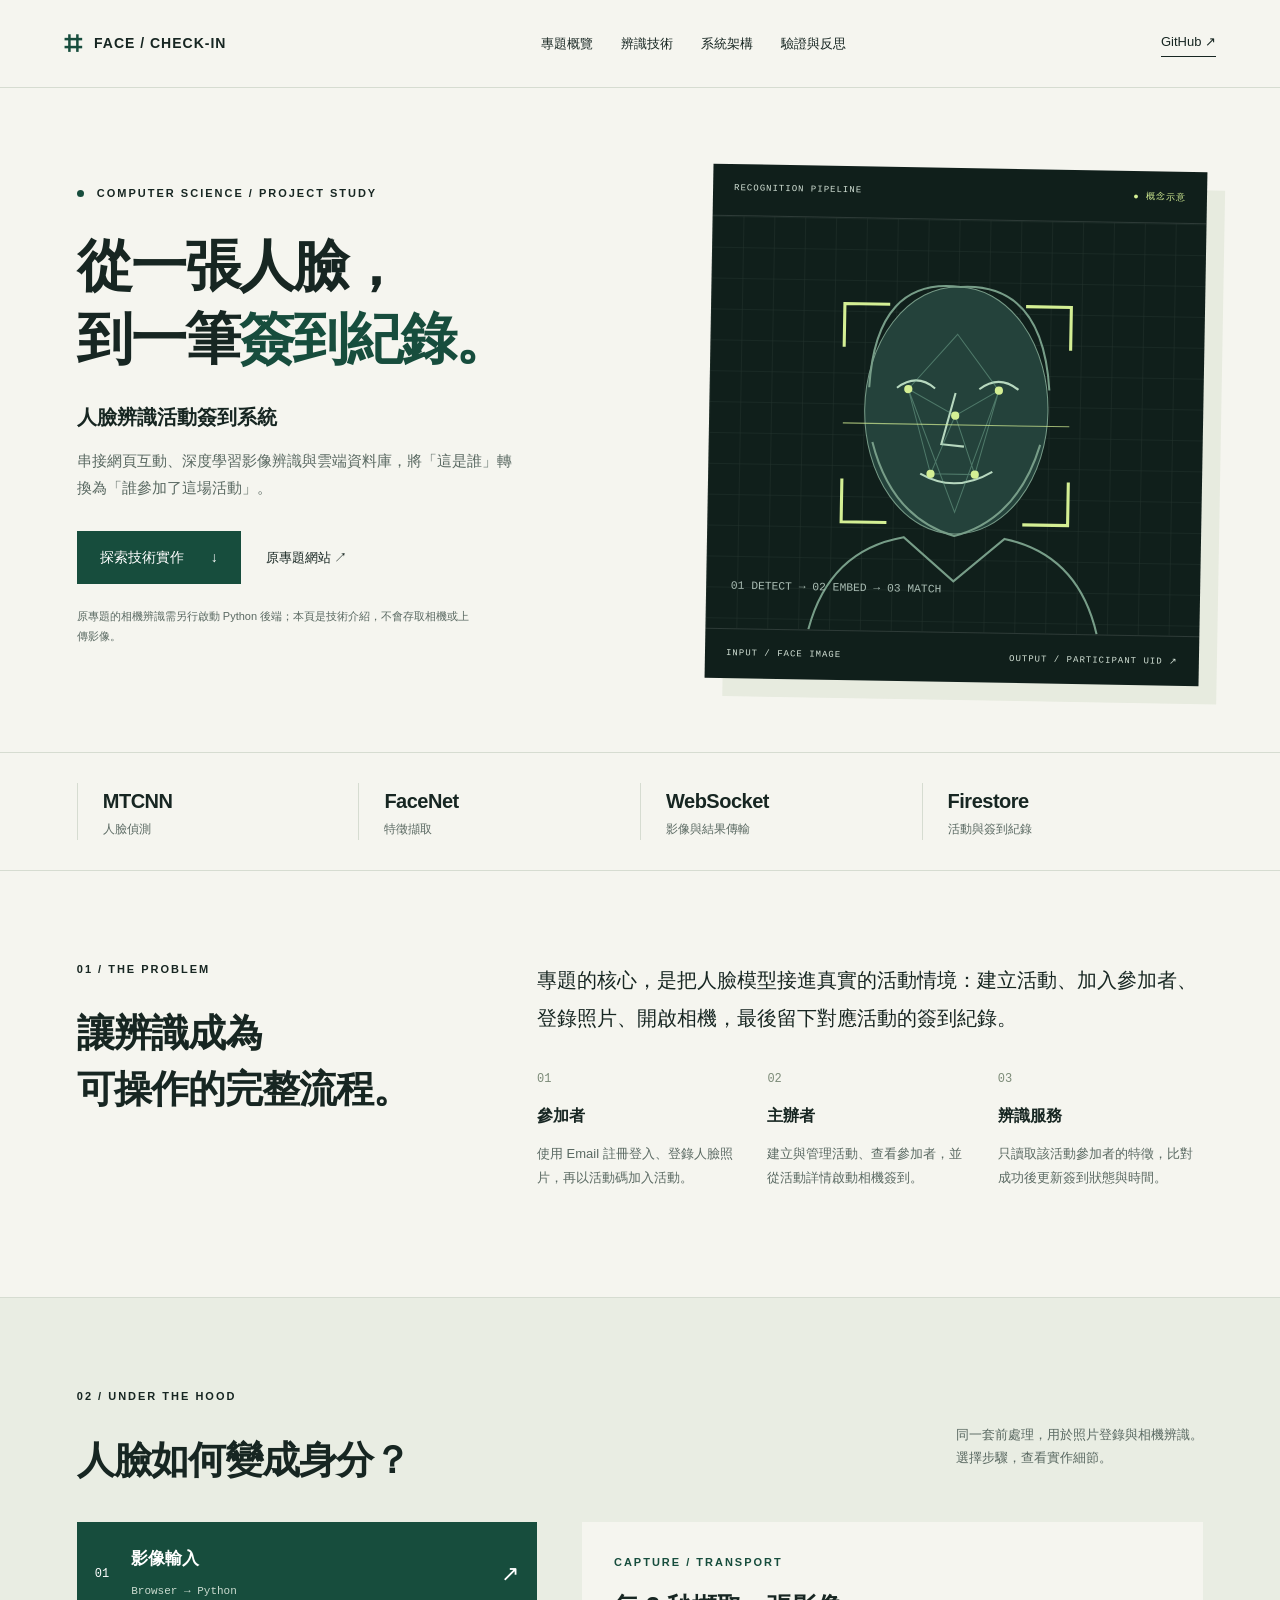
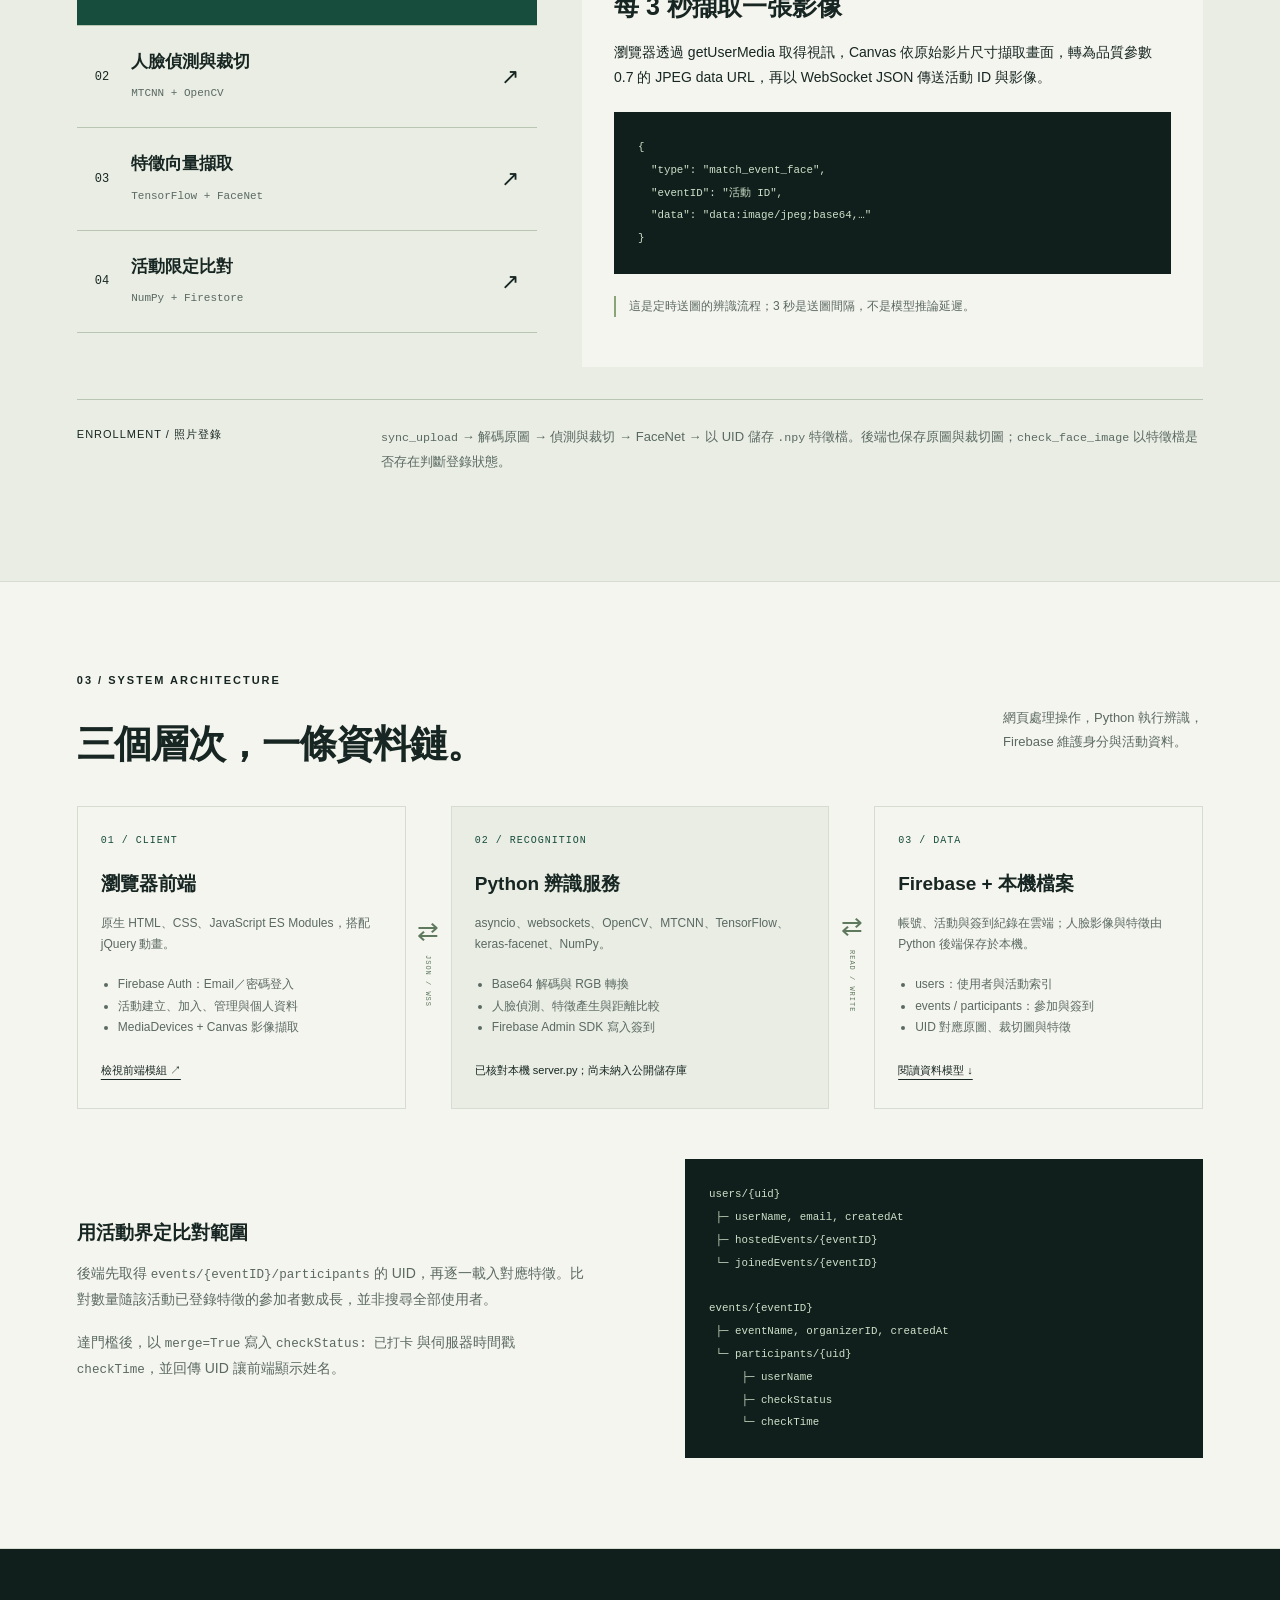
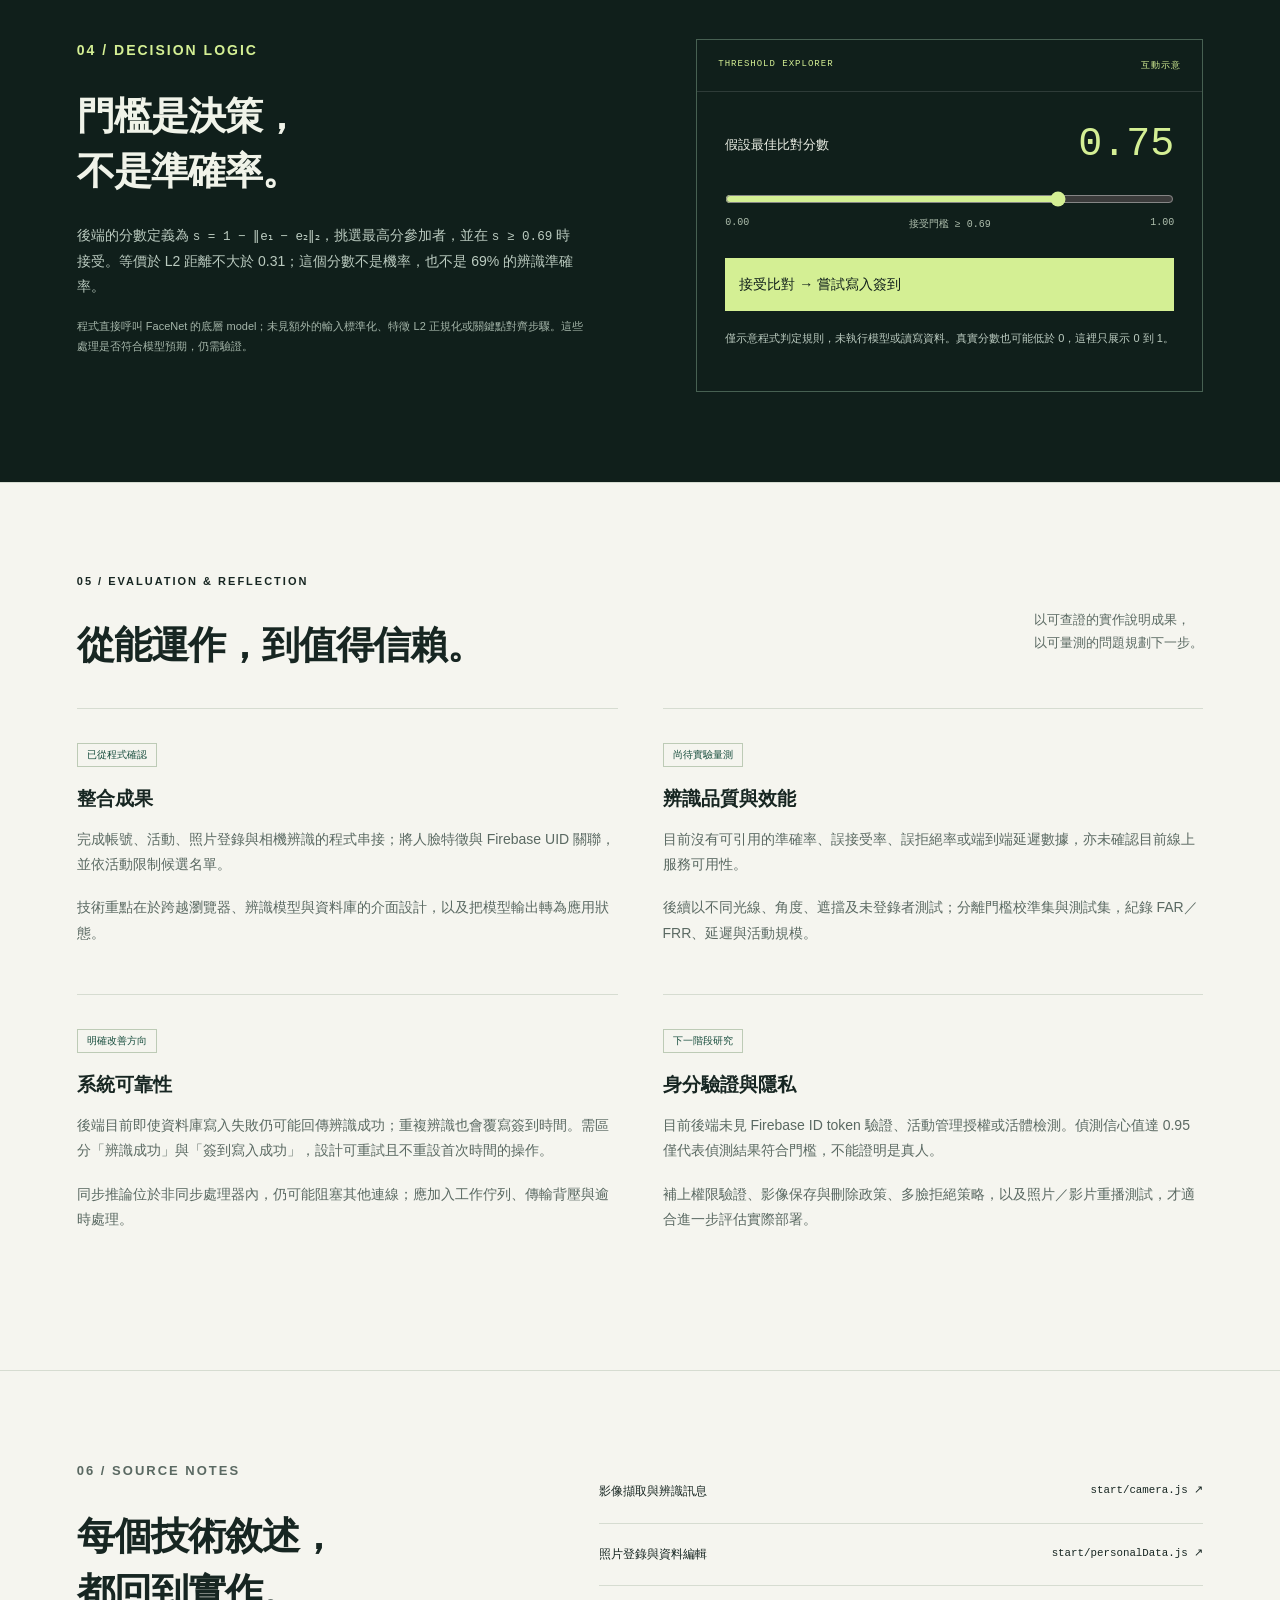
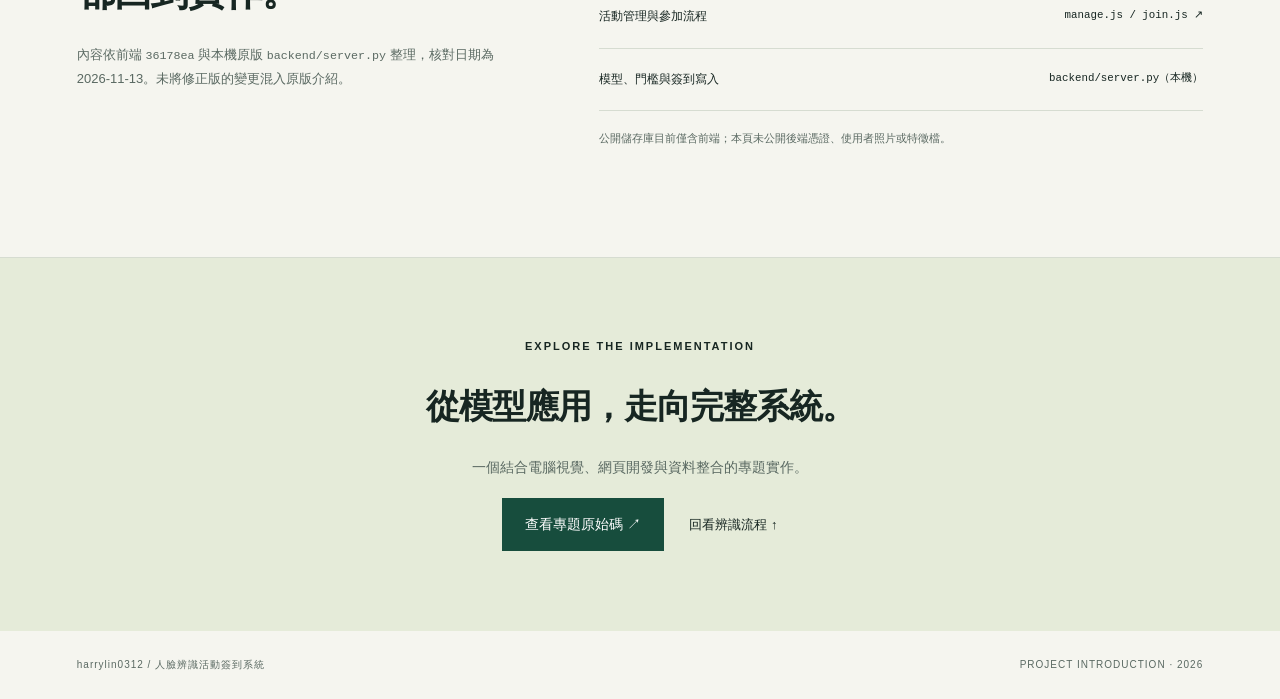
==== index.html @ e21f26cd "建立人臉辨識專題技術介紹網頁" ====
<!doctype html>
<html lang="zh-Hant"><head><meta charset="utf-8"><meta name="viewport" content="width=device-width,initial-scale=1"><meta name="theme-color" content="#101b1a"><meta name="description" content="人臉辨識活動簽到系統專題：從瀏覽器影像擷取、MTCNN 與 FaceNet，到活動限定比對與 Firebase 簽到紀錄的完整技術解析。"><title>人臉辨識活動簽到系統｜專題介紹</title><link rel="stylesheet" href="styles.css"><script src="script.js" defer></script></head>
<body><a class="skip" href="#overview">跳至主要內容</a><header><a class="brand" href="#"><span class="brand-icon">⌗</span> FACE / CHECK-IN</a><nav aria-label="主要導覽"><a href="#overview">專題概覽</a><a href="#pipeline">辨識技術</a><a href="#architecture">系統架構</a><a href="#reflection">驗證與反思</a></nav><a class="source-link" href="https://github.com/harrylin0312/face-recognition">GitHub ↗</a></header>
<main><section class="hero" id="overview"><div class="hero-copy"><p class="eyebrow"><span class="dot"></span> COMPUTER SCIENCE / PROJECT STUDY</p><h1>從一張人臉，<br>到一筆<span>簽到紀錄。</span></h1><p class="intro">人臉辨識活動簽到系統</p><p class="lead">串接網頁互動、深度學習影像辨識與雲端資料庫，將「這是誰」轉換為「誰參加了這場活動」。</p><div class="hero-actions"><a class="button" href="#pipeline">探索技術實作 <span>↓</span></a><a class="text-link" href="https://harrylin0312.github.io/face-recognition/cover/">原專題網站 ↗</a></div><p class="fine">原專題的相機辨識需另行啟動 Python 後端；本頁是技術介紹，不會存取相機或上傳影像。</p></div><div class="hero-visual"><div class="visual-top"><span>RECOGNITION PIPELINE</span><span class="status">● 概念示意</span></div><svg viewBox="0 0 480 400" role="img" aria-labelledby="face-title"><title id="face-title">由人臉定位、特徵擷取到活動比對的概念圖，非真實辨識結果</title><defs><pattern id="grid" width="30" height="30" patternUnits="userSpaceOnUse"><path d="M 30 0 L 0 0 0 30" fill="none" stroke="#a6bdb2" stroke-opacity=".12"/></pattern></defs><rect width="480" height="400" fill="url(#grid)"/><ellipse cx="240" cy="185" rx="89" ry="120" fill="#24423b" stroke="#769a87"/><path d="M155 164 Q160 56 242 65 Q322 59 330 164 M159 217 Q179 290 240 307 Q301 290 322 217 M100 400 Q119 323 191 309 L240 351 289 309 Q361 323 380 400" fill="none" stroke="#779d88" stroke-width="2"/><path d="M182 164 Q201 149 219 164 M262 164 Q281 149 300 164 M239 168 L226 218 248 220 M206 247 Q240 266 276 244" stroke="#b7d8bf" fill="none" stroke-width="2"/><g stroke="#82bba1" opacity=".45" fill="none"><path d="M193 165 L239 190 281 165 259 247 216 247 193 165 240 284 281 165 M193 165 L240 111 281 165 M216 247 L239 190 259 247"/></g><g fill="#d4ef94"><circle cx="193" cy="165" r="4"/><circle cx="281" cy="165" r="4"/><circle cx="239" cy="190" r="4"/><circle cx="216" cy="247" r="4"/><circle cx="259" cy="247" r="4"/></g><path d="M130 125 V83 H174 M306 83 H350 V125 M130 253 V295 H174 M306 295 H350 V253" fill="none" stroke="#d4ef94" stroke-width="3"/><path d="M130 199 H350" stroke="#d4ef94" stroke-opacity=".7"/><text x="24" y="362" fill="#a8bbb2" font-size="11" font-family="monospace">01 DETECT → 02 EMBED → 03 MATCH</text></svg><div class="visual-bottom"><span>INPUT / FACE IMAGE</span><span>OUTPUT / PARTICIPANT UID ↗</span></div></div></section>
<div class="spec-strip"><div><strong>MTCNN</strong><span>人臉偵測</span></div><div><strong>FaceNet</strong><span>特徵擷取</span></div><div><strong>WebSocket</strong><span>影像與結果傳輸</span></div><div><strong>Firestore</strong><span>活動與簽到紀錄</span></div></div>
<section class="section problem"><div><p class="eyebrow">01 / THE PROBLEM</p><h2>讓辨識成為<br>可操作的完整流程。</h2></div><div><p class="large-copy">專題的核心，是把人臉模型接進真實的活動情境：建立活動、加入參加者、登錄照片、開啟相機，最後留下對應活動的簽到紀錄。</p><div class="three-points"><article><span>01</span><h3>參加者</h3><p>使用 Email 註冊登入、登錄人臉照片，再以活動碼加入活動。</p></article><article><span>02</span><h3>主辦者</h3><p>建立與管理活動、查看參加者，並從活動詳情啟動相機簽到。</p></article><article><span>03</span><h3>辨識服務</h3><p>只讀取該活動參加者的特徵，比對成功後更新簽到狀態與時間。</p></article></div></div></section>
<section class="section pipeline" id="pipeline"><div class="section-heading"><div><p class="eyebrow">02 / UNDER THE HOOD</p><h2>人臉如何變成身分？</h2></div><p>同一套前處理，用於照片登錄與相機辨識。<br>選擇步驟，查看實作細節。</p></div><div class="pipeline-layout"><div class="steps" aria-label="辨識流程"><button class="step active" data-step="0" aria-pressed="true"><span>01</span><div><strong>影像輸入</strong><small>Browser → Python</small></div><b>↗</b></button><button class="step" data-step="1" aria-pressed="false"><span>02</span><div><strong>人臉偵測與裁切</strong><small>MTCNN + OpenCV</small></div><b>↗</b></button><button class="step" data-step="2" aria-pressed="false"><span>03</span><div><strong>特徵向量擷取</strong><small>TensorFlow + FaceNet</small></div><b>↗</b></button><button class="step" data-step="3" aria-pressed="false"><span>04</span><div><strong>活動限定比對</strong><small>NumPy + Firestore</small></div><b>↗</b></button></div><article class="step-detail" aria-live="polite"><p class="eyebrow" id="detail-label">CAPTURE / TRANSPORT</p><h3 id="detail-title">每 3 秒擷取一張影像</h3><p id="detail-copy">瀏覽器透過 getUserMedia 取得視訊，Canvas 依原始影片尺寸擷取畫面，轉為品質參數 0.7 的 JPEG data URL，再以 WebSocket JSON 傳送活動 ID 與影像。</p><pre><code id="detail-code">{
  "type": "match_event_face",
  "eventID": "活動 ID",
  "data": "data:image/jpeg;base64,…"
}</code></pre><p class="detail-note" id="detail-note">這是定時送圖的辨識流程；3 秒是送圖間隔，不是模型推論延遲。</p></article></div><div class="registration"><span>ENROLLMENT / 照片登錄</span><p><code>sync_upload</code> → 解碼原圖 → 偵測與裁切 → FaceNet → 以 UID 儲存 <code>.npy</code> 特徵檔。後端也保存原圖與裁切圖；<code>check_face_image</code> 以特徵檔是否存在判斷登錄狀態。</p></div></section>
<section class="section" id="architecture"><div class="section-heading"><div><p class="eyebrow">03 / SYSTEM ARCHITECTURE</p><h2>三個層次，一條資料鏈。</h2></div><p>網頁處理操作，Python 執行辨識，<br>Firebase 維護身分與活動資料。</p></div><div class="architecture"><article><span class="layer">01 / CLIENT</span><h3>瀏覽器前端</h3><p>原生 HTML、CSS、JavaScript ES Modules，搭配 jQuery 動畫。</p><ul><li>Firebase Auth：Email／密碼登入</li><li>活動建立、加入、管理與個人資料</li><li>MediaDevices + Canvas 影像擷取</li></ul><a href="https://github.com/harrylin0312/face-recognition/tree/main/start">檢視前端模組 ↗</a></article><div class="connector" aria-label="WebSocket 雙向傳輸">⇄<small>JSON / WSS</small></div><article class="backend"><span class="layer">02 / RECOGNITION</span><h3>Python 辨識服務</h3><p>asyncio、websockets、OpenCV、MTCNN、TensorFlow、keras-facenet、NumPy。</p><ul><li>Base64 解碼與 RGB 轉換</li><li>人臉偵測、特徵產生與距離比較</li><li>Firebase Admin SDK 寫入簽到</li></ul><span class="local-label">已核對本機 server.py；尚未納入公開儲存庫</span></article><div class="connector" aria-label="資料庫讀寫">⇄<small>READ / WRITE</small></div><article><span class="layer">03 / DATA</span><h3>Firebase + 本機檔案</h3><p>帳號、活動與簽到紀錄在雲端；人臉影像與特徵由 Python 後端保存於本機。</p><ul><li>users：使用者與活動索引</li><li>events / participants：參加與簽到</li><li>UID 對應原圖、裁切圖與特徵</li></ul><a href="#data-model">閱讀資料模型 ↓</a></article></div><div class="data-row" id="data-model"><div><h3>用活動界定比對範圍</h3><p>後端先取得 <code>events/{eventID}/participants</code> 的 UID，再逐一載入對應特徵。比對數量隨該活動已登錄特徵的參加者數成長，並非搜尋全部使用者。</p><p>達門檻後，以 <code>merge=True</code> 寫入 <code>checkStatus: 已打卡</code> 與伺服器時間戳 <code>checkTime</code>，並回傳 UID 讓前端顯示姓名。</p></div><pre><code>users/{uid}
 ├─ userName, email, createdAt
 ├─ hostedEvents/{eventID}
 └─ joinedEvents/{eventID}

events/{eventID}
 ├─ eventName, organizerID, createdAt
 └─ participants/{uid}
     ├─ userName
     ├─ checkStatus
     └─ checkTime</code></pre></div></section>
<section class="threshold section"><div><p class="eyebrow">04 / DECISION LOGIC</p><h2>門檻是決策，<br>不是準確率。</h2><p>後端的分數定義為 <code>s = 1 − ‖e₁ − e₂‖₂</code>，挑選最高分參加者，並在 <code>s ≥ 0.69</code> 時接受。等價於 L2 距離不大於 0.31；這個分數不是機率，也不是 69% 的辨識準確率。</p><p class="fine">程式直接呼叫 FaceNet 的底層 model；未見額外的輸入標準化、特徵 L2 正規化或關鍵點對齊步驟。這些處理是否符合模型預期，仍需驗證。</p></div><div class="threshold-demo"><div class="visual-top"><span>THRESHOLD EXPLORER</span><span>互動示意</span></div><label for="similarity">假設最佳比對分數 <output id="score" for="similarity">0.75</output></label><input type="range" id="similarity" min="0" max="1" step="0.01" value="0.75"><div class="range-labels"><span>0.00</span><span>接受門檻 ≥ 0.69</span><span>1.00</span></div><div class="decision" id="decision">接受比對 → 嘗試寫入簽到</div><p>僅示意程式判定規則，未執行模型或讀寫資料。真實分數也可能低於 0，這裡只展示 0 到 1。</p></div></section>
<section class="section" id="reflection"><div class="section-heading"><div><p class="eyebrow">05 / EVALUATION & REFLECTION</p><h2>從能運作，到值得信賴。</h2></div><p>以可查證的實作說明成果，<br>以可量測的問題規劃下一步。</p></div><div class="reflection-grid"><article><span class="tag">已從程式確認</span><h3>整合成果</h3><p>完成帳號、活動、照片登錄與相機辨識的程式串接；將人臉特徵與 Firebase UID 關聯，並依活動限制候選名單。</p><p>技術重點在於跨越瀏覽器、辨識模型與資料庫的介面設計，以及把模型輸出轉為應用狀態。</p></article><article><span class="tag">尚待實驗量測</span><h3>辨識品質與效能</h3><p>目前沒有可引用的準確率、誤接受率、誤拒絕率或端到端延遲數據，亦未確認目前線上服務可用性。</p><p>後續以不同光線、角度、遮擋及未登錄者測試；分離門檻校準集與測試集，紀錄 FAR／FRR、延遲與活動規模。</p></article><article><span class="tag">明確改善方向</span><h3>系統可靠性</h3><p>後端目前即使資料庫寫入失敗仍可能回傳辨識成功；重複辨識也會覆寫簽到時間。需區分「辨識成功」與「簽到寫入成功」，設計可重試且不重設首次時間的操作。</p><p>同步推論位於非同步處理器內，仍可能阻塞其他連線；應加入工作佇列、傳輸背壓與逾時處理。</p></article><article><span class="tag">下一階段研究</span><h3>身分驗證與隱私</h3><p>目前後端未見 Firebase ID token 驗證、活動管理授權或活體檢測。偵測信心值達 0.95 僅代表偵測結果符合門檻，不能證明是真人。</p><p>補上權限驗證、影像保存與刪除政策、多臉拒絕策略，以及照片／影片重播測試，才適合進一步評估實際部署。</p></article></div></section>
<section class="section evidence" id="sources"><div><p class="eyebrow">06 / SOURCE NOTES</p><h2>每個技術敘述，<br>都回到實作。</h2><p>內容依前端 <code>36178ea</code> 與本機原版 <code>backend/server.py</code> 整理，核對日期為 2026-11-13。未將修正版的變更混入原版介紹。</p></div><div class="source-list"><a href="https://github.com/harrylin0312/face-recognition/blob/36178eadc07971abb5aaeecb11a6e89b7c94f666/start/camera.js"><span>影像擷取與辨識訊息</span><code>start/camera.js ↗</code></a><a href="https://github.com/harrylin0312/face-recognition/blob/36178eadc07971abb5aaeecb11a6e89b7c94f666/start/personalData.js"><span>照片登錄與資料編輯</span><code>start/personalData.js ↗</code></a><a href="https://github.com/harrylin0312/face-recognition/tree/36178eadc07971abb5aaeecb11a6e89b7c94f666/start"><span>活動管理與參加流程</span><code>manage.js / join.js ↗</code></a><div><span>模型、門檻與簽到寫入</span><code>backend/server.py（本機）</code></div><p class="fine">公開儲存庫目前僅含前端；本頁未公開後端憑證、使用者照片或特徵檔。</p></div></section>
<section class="closing"><p class="eyebrow">EXPLORE THE IMPLEMENTATION</p><h2>從模型應用，走向完整系統。</h2><p>一個結合電腦視覺、網頁開發與資料整合的專題實作。</p><a class="button" href="https://github.com/harrylin0312/face-recognition">查看專題原始碼 ↗</a><a class="text-link" href="#pipeline">回看辨識流程 ↑</a></section></main><footer><span>harrylin0312 / 人臉辨識活動簽到系統</span><span>PROJECT INTRODUCTION · 2026</span></footer></body></html>
---- styles.css ----
:root{--ink:#172622;--muted:#5a6962;--paper:#f5f5ef;--line:#d6dcd1;--green:#174d3d;--lime:#d4ef94;--dark:#101f1b}*{box-sizing:border-box}html{scroll-behavior:smooth;scroll-padding-top:95px}body{margin:0;background:var(--paper);color:var(--ink);font-family:Inter,"Noto Sans TC",-apple-system,BlinkMacSystemFont,"Segoe UI",sans-serif;line-height:1.8}a{color:inherit;text-decoration:none}button,input{font:inherit}a:focus-visible,button:focus-visible,input:focus-visible{outline:3px solid #698b31;outline-offset:5px}.skip{position:absolute;top:-100px}.skip:focus{top:10px;background:white;z-index:20;padding:10px}header{height:88px;display:flex;align-items:center;justify-content:space-between;padding:0 5%;border-bottom:1px solid var(--line);background:var(--paper);position:sticky;top:0;z-index:5}.brand{font-size:14px;font-weight:750;letter-spacing:1px;display:flex;align-items:center;gap:12px}.brand-icon{font-size:31px;color:var(--green)}nav{display:flex;gap:28px;font-size:13px}nav a:hover,.text-link:hover,.source-link:hover{color:#467a35}.source-link{font-size:13px;border-bottom:1px solid;padding-bottom:3px}main{overflow:hidden}.hero{max-width:1440px;margin:auto;padding:80px 6% 70px;display:grid;grid-template-columns:1.12fr 1fr;gap:7%;align-items:center}.eyebrow{font-size:11px;font-weight:650;letter-spacing:2px;line-height:1.6;margin:0 0 26px}.dot{width:7px;height:7px;display:inline-block;background:var(--green);border-radius:50%;margin-right:8px}h1{font-size:clamp(38px,4.4vw,66px);line-height:1.3;letter-spacing:-2px;margin:0 0 24px;font-weight:720}h1 span{color:var(--green)}.intro{font-size:20px;margin:0 0 12px;font-weight:650}.lead{color:var(--muted);max-width:440px;font-size:15px}.hero-actions{display:flex;gap:25px;align-items:center;margin:30px 0 23px}.button{display:inline-flex;gap:27px;align-items:center;background:var(--green);color:white;padding:13px 22px;font-size:14px;border:1px solid var(--green);transition:background .2s}.button:hover{background:#28634f}.text-link{font-size:13px}.fine{font-size:11px!important;color:var(--muted);line-height:1.8}.hero-copy>.fine{max-width:400px}.hero-visual{background:var(--dark);color:#d2e0d5;box-shadow:18px 18px 0 #e7ebdf;transform:rotate(1deg)}.hero-visual svg{display:block;width:100%;height:auto}.visual-top,.visual-bottom{padding:19px 21px;display:flex;justify-content:space-between;font:9px monospace;letter-spacing:1px;gap:10px}.visual-top{border-bottom:1px solid #ffffff20}.visual-bottom{border-top:1px solid #ffffff20}.status{color:var(--lime)}.spec-strip{display:grid;grid-template-columns:repeat(4,1fr);border-top:1px solid var(--line);border-bottom:1px solid var(--line);padding:30px 6%;max-width:1440px;margin:auto}.spec-strip>div{display:flex;flex-direction:column;padding-left:25px;border-left:1px solid var(--line)}.spec-strip strong{font-size:20px;letter-spacing:-.5px}.spec-strip span{font-size:12px;color:var(--muted)}.section{max-width:1440px;margin:auto;padding:90px 6%;border-bottom:1px solid var(--line)}h2{font-size:clamp(28px,3vw,40px);line-height:1.45;letter-spacing:-1px;margin:0 0 24px}h3{font-size:19px;line-height:1.5;margin:0 0 14px}p{margin:0 0 18px}.problem{display:grid;grid-template-columns:1fr 1.8fr;gap:8%}.large-copy{font-size:20px;line-height:1.9}.three-points{display:grid;grid-template-columns:repeat(3,1fr);gap:25px;margin-top:35px}.three-points article>span{font:12px monospace;color:#7c8b78;display:block;margin-bottom:18px}.three-points h3{font-size:16px}.three-points p{font-size:13px;color:var(--muted)}.section-heading{display:flex;justify-content:space-between;align-items:end;gap:30px;margin-bottom:35px}.section-heading>p{font-size:13px;color:var(--muted)}.section-heading h2{margin-bottom:0}.pipeline{background:#e9ede3;max-width:none;padding-left:max(6%,calc((100vw - 1268px)/2));padding-right:max(6%,calc((100vw - 1268px)/2))}.pipeline-layout{display:grid;grid-template-columns:1fr 1.35fr;gap:45px}.steps{display:flex;flex-direction:column}.step{cursor:pointer;background:transparent;border:0;border-top:1px solid #bac6b4;text-align:left;padding:21px 18px;display:flex;align-items:center;gap:22px;color:var(--ink)}.step:last-child{border-bottom:1px solid #bac6b4}.step>span{font:12px monospace}.step div{flex:1}.step strong{font-size:17px;display:block}.step small{font:11px monospace;color:var(--muted)}.step b{font-size:22px;font-weight:400}.step.active{background:var(--green);color:white;border-color:var(--green)}.step.active small{color:#cbdbd0}.step:hover:not(.active){background:#dbe3d2}.step-detail{padding:32px;background:var(--paper);min-height:410px}.step-detail h3{font-size:25px}.step-detail>p:not(.eyebrow){font-size:14px}.step-detail .eyebrow{color:var(--green);margin-bottom:16px}pre{white-space:pre-wrap;overflow-wrap:anywhere;font:12px/1.9 ui-monospace,SFMono-Regular,Consolas,monospace;background:var(--dark);color:#cde0ca;padding:24px;margin:22px 0}.detail-note{color:var(--muted);border-left:2px solid #8ba477;padding-left:13px;font-size:12px!important}.registration{display:grid;grid-template-columns:1fr 3fr;gap:30px;margin-top:32px;border-top:1px solid #bac6b4;padding-top:25px}.registration>span{font-size:11px;letter-spacing:1px}.registration p{font-size:13px;color:var(--muted)}code{font-family:ui-monospace,SFMono-Regular,Consolas,monospace;font-size:.9em;overflow-wrap:anywhere}.architecture{display:grid;grid-template-columns:1fr 45px 1.15fr 45px 1fr;align-items:stretch}.architecture article{padding:28px 23px;border:1px solid var(--line)}.layer{font:10px monospace;color:var(--green);letter-spacing:1px;display:block;margin-bottom:24px}.architecture article p,.architecture li{font-size:12px;color:var(--muted)}ul{padding-left:17px}.architecture a,.local-label{font-size:11px;display:block;margin-top:22px}.architecture a{text-decoration:underline;text-underline-offset:5px}.backend{background:#e9ede3}.connector{display:flex;flex-direction:column;justify-content:center;align-items:center;font-size:26px;color:#5f795e}.connector small{font:7px monospace;writing-mode:vertical-rl;letter-spacing:1px}.data-row{display:grid;grid-template-columns:1fr 1fr;gap:8%;margin-top:50px;align-items:center}.data-row p{font-size:14px;color:var(--muted)}.data-row pre{margin:0}.threshold{background:var(--dark);color:#f0f3e9;max-width:none;display:grid;grid-template-columns:1fr 1fr;gap:10%;padding-left:max(6%,calc((100vw - 1268px)/2));padding-right:max(6%,calc((100vw - 1268px)/2))}.threshold .eyebrow{color:var(--lime)}.threshold p{font-size:14px;color:#bbcbc0}.threshold .fine{color:#a5b6aa}.threshold-demo{align-self:center;border:1px solid #476052;padding:0 28px 24px}.threshold-demo .visual-top{margin:0 -28px 30px;color:var(--lime)}label{font-size:13px;display:flex;justify-content:space-between;align-items:center}output{font:40px monospace;color:var(--lime)}input[type=range]{width:100%;accent-color:var(--lime);margin:24px 0 10px;cursor:pointer}.range-labels{display:flex;justify-content:space-between;font:10px monospace;color:#adbdac;gap:10px}.decision{background:var(--lime);color:var(--dark);padding:14px;margin:27px 0 18px;font-size:14px}.decision.reject{background:#e0c4a8}.threshold-demo>p{font-size:11px}.reflection-grid{display:grid;grid-template-columns:1fr 1fr;gap:0 45px}.reflection-grid article{padding:30px 0;border-top:1px solid var(--line)}.tag{display:inline-block;border:1px solid #bdcbb6;font-size:10px;padding:2px 9px;margin-bottom:18px;color:var(--green)}.reflection-grid p{font-size:14px;color:var(--muted)}.evidence{display:grid;grid-template-columns:1fr 1.4fr;gap:8%}.evidence p{font-size:13px;color:var(--muted)}.source-list>a,.source-list>div{display:flex;justify-content:space-between;gap:20px;padding:20px 0;border-bottom:1px solid var(--line);font-size:12px}.source-list a:hover{color:var(--green);background:#e9ede3}.source-list .fine{margin-top:18px}.closing{padding:80px 6%;background:#e5ebd9;text-align:center}.closing h2{font-size:34px}.closing>p:not(.eyebrow){font-size:14px;color:var(--muted)}.closing .text-link{margin-left:25px}footer{display:flex;justify-content:space-between;padding:25px 6%;font-size:10px;color:var(--muted);letter-spacing:1px}@media(min-width:1600px){.pipeline,.threshold{padding-left:calc((100vw - 1268px)/2);padding-right:calc((100vw - 1268px)/2)}}@media(max-width:1000px){nav{gap:14px}.hero{gap:5%;padding-top:55px}.hero-actions{gap:15px}.architecture{grid-template-columns:1fr;gap:0}.connector{flex-direction:row;padding:10px}.connector small{writing-mode:horizontal-tb;margin-left:10px}.architecture article{padding:25px}.problem{gap:5%;grid-template-columns:1fr 1.5fr}.three-points{gap:15px}.pipeline-layout{gap:20px}}@media(max-width:700px){header{height:72px;padding:0 6%;flex-wrap:wrap}.brand{font-size:11px}.brand-icon{font-size:25px}nav{order:3;width:100%;justify-content:space-between;font-size:10px;gap:8px;padding-bottom:7px}.source-link{font-size:11px}.hero{grid-template-columns:1fr;padding:45px 6% 50px;gap:38px}h1{font-size:44px}.hero-visual{max-width:450px;width:100%;justify-self:center}.hero-visual svg{max-height:350px}.eyebrow{font-size:9px}.hero-actions{gap:20px}.spec-strip{grid-template-columns:1fr 1fr;gap:25px 0;padding:25px 6%}.spec-strip strong{font-size:18px}.spec-strip>div{padding-left:16px}.section{padding:55px 6%}.problem,.pipeline-layout,.data-row,.threshold,.evidence{grid-template-columns:1fr;gap:25px}.large-copy{font-size:17px}.three-points{grid-template-columns:1fr;gap:10px;margin-top:25px}.three-points article{display:grid;grid-template-columns:30px 65px 1fr;gap:10px}.three-points article>span{margin-top:5px}.three-points h3{margin-top:1px}.section-heading{display:block;margin-bottom:25px}.section-heading>p{margin:20px 0 0}.step{padding:17px}.step-detail{padding:24px;min-height:380px}.step-detail h3{font-size:22px}.registration{grid-template-columns:1fr;gap:15px}.reflection-grid{grid-template-columns:1fr}.evidence h2 br{display:none}.source-list>a,.source-list>div{flex-direction:column;gap:4px}.threshold-demo{padding:0 20px 20px}.threshold-demo .visual-top{margin-left:-20px;margin-right:-20px}.closing{padding:55px 6%}.closing h2{font-size:27px}.closing .text-link{display:block;margin:20px 0 0}footer{flex-direction:column;gap:8px}pre{font-size:11px;padding:18px}}@media(prefers-reduced-motion:reduce){html{scroll-behavior:auto}*{transition:none!important}}
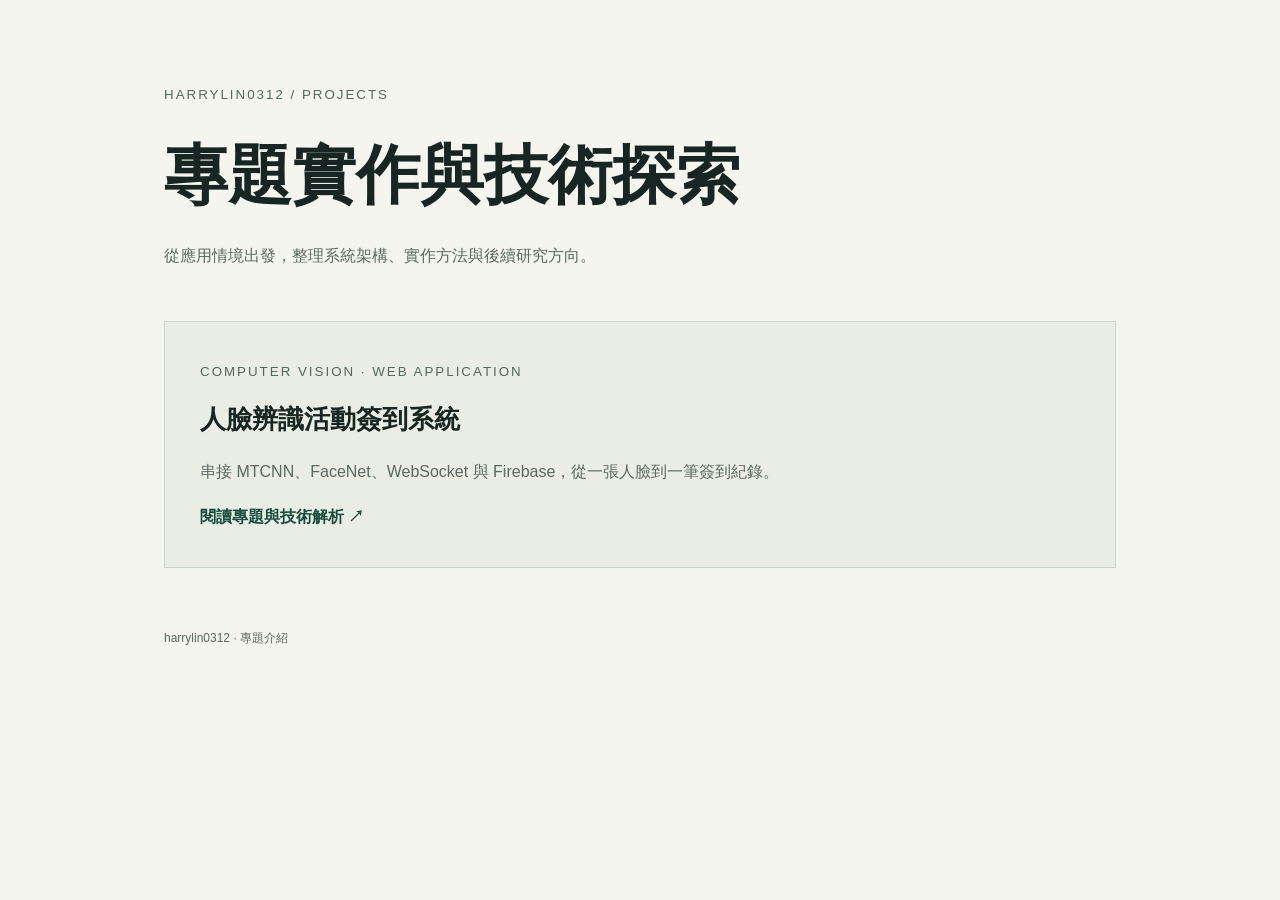
==== commit a8d3b0db: "將人臉辨識介紹整理至專題子目錄" ====
--- a/index.html
+++ b/index.html
@@ -1,26 +1,2 @@
 <!doctype html>
-<html lang="zh-Hant"><head><meta charset="utf-8"><meta name="viewport" content="width=device-width,initial-scale=1"><meta name="theme-color" content="#101b1a"><meta name="description" content="人臉辨識活動簽到系統專題：從瀏覽器影像擷取、MTCNN 與 FaceNet，到活動限定比對與 Firebase 簽到紀錄的完整技術解析。"><title>人臉辨識活動簽到系統｜專題介紹</title><link rel="stylesheet" href="styles.css"><script src="script.js" defer></script></head>
-<body><a class="skip" href="#overview">跳至主要內容</a><header><a class="brand" href="#"><span class="brand-icon">⌗</span> FACE / CHECK-IN</a><nav aria-label="主要導覽"><a href="#overview">專題概覽</a><a href="#pipeline">辨識技術</a><a href="#architecture">系統架構</a><a href="#reflection">驗證與反思</a></nav><a class="source-link" href="https://github.com/harrylin0312/face-recognition">GitHub ↗</a></header>
-<main><section class="hero" id="overview"><div class="hero-copy"><p class="eyebrow"><span class="dot"></span> COMPUTER SCIENCE / PROJECT STUDY</p><h1>從一張人臉，<br>到一筆<span>簽到紀錄。</span></h1><p class="intro">人臉辨識活動簽到系統</p><p class="lead">串接網頁互動、深度學習影像辨識與雲端資料庫，將「這是誰」轉換為「誰參加了這場活動」。</p><div class="hero-actions"><a class="button" href="#pipeline">探索技術實作 <span>↓</span></a><a class="text-link" href="https://harrylin0312.github.io/face-recognition/cover/">原專題網站 ↗</a></div><p class="fine">原專題的相機辨識需另行啟動 Python 後端；本頁是技術介紹，不會存取相機或上傳影像。</p></div><div class="hero-visual"><div class="visual-top"><span>RECOGNITION PIPELINE</span><span class="status">● 概念示意</span></div><svg viewBox="0 0 480 400" role="img" aria-labelledby="face-title"><title id="face-title">由人臉定位、特徵擷取到活動比對的概念圖，非真實辨識結果</title><defs><pattern id="grid" width="30" height="30" patternUnits="userSpaceOnUse"><path d="M 30 0 L 0 0 0 30" fill="none" stroke="#a6bdb2" stroke-opacity=".12"/></pattern></defs><rect width="480" height="400" fill="url(#grid)"/><ellipse cx="240" cy="185" rx="89" ry="120" fill="#24423b" stroke="#769a87"/><path d="M155 164 Q160 56 242 65 Q322 59 330 164 M159 217 Q179 290 240 307 Q301 290 322 217 M100 400 Q119 323 191 309 L240 351 289 309 Q361 323 380 400" fill="none" stroke="#779d88" stroke-width="2"/><path d="M182 164 Q201 149 219 164 M262 164 Q281 149 300 164 M239 168 L226 218 248 220 M206 247 Q240 266 276 244" stroke="#b7d8bf" fill="none" stroke-width="2"/><g stroke="#82bba1" opacity=".45" fill="none"><path d="M193 165 L239 190 281 165 259 247 216 247 193 165 240 284 281 165 M193 165 L240 111 281 165 M216 247 L239 190 259 247"/></g><g fill="#d4ef94"><circle cx="193" cy="165" r="4"/><circle cx="281" cy="165" r="4"/><circle cx="239" cy="190" r="4"/><circle cx="216" cy="247" r="4"/><circle cx="259" cy="247" r="4"/></g><path d="M130 125 V83 H174 M306 83 H350 V125 M130 253 V295 H174 M306 295 H350 V253" fill="none" stroke="#d4ef94" stroke-width="3"/><path d="M130 199 H350" stroke="#d4ef94" stroke-opacity=".7"/><text x="24" y="362" fill="#a8bbb2" font-size="11" font-family="monospace">01 DETECT → 02 EMBED → 03 MATCH</text></svg><div class="visual-bottom"><span>INPUT / FACE IMAGE</span><span>OUTPUT / PARTICIPANT UID ↗</span></div></div></section>
-<div class="spec-strip"><div><strong>MTCNN</strong><span>人臉偵測</span></div><div><strong>FaceNet</strong><span>特徵擷取</span></div><div><strong>WebSocket</strong><span>影像與結果傳輸</span></div><div><strong>Firestore</strong><span>活動與簽到紀錄</span></div></div>
-<section class="section problem"><div><p class="eyebrow">01 / THE PROBLEM</p><h2>讓辨識成為<br>可操作的完整流程。</h2></div><div><p class="large-copy">專題的核心，是把人臉模型接進真實的活動情境：建立活動、加入參加者、登錄照片、開啟相機，最後留下對應活動的簽到紀錄。</p><div class="three-points"><article><span>01</span><h3>參加者</h3><p>使用 Email 註冊登入、登錄人臉照片，再以活動碼加入活動。</p></article><article><span>02</span><h3>主辦者</h3><p>建立與管理活動、查看參加者，並從活動詳情啟動相機簽到。</p></article><article><span>03</span><h3>辨識服務</h3><p>只讀取該活動參加者的特徵，比對成功後更新簽到狀態與時間。</p></article></div></div></section>
-<section class="section pipeline" id="pipeline"><div class="section-heading"><div><p class="eyebrow">02 / UNDER THE HOOD</p><h2>人臉如何變成身分？</h2></div><p>同一套前處理，用於照片登錄與相機辨識。<br>選擇步驟，查看實作細節。</p></div><div class="pipeline-layout"><div class="steps" aria-label="辨識流程"><button class="step active" data-step="0" aria-pressed="true"><span>01</span><div><strong>影像輸入</strong><small>Browser → Python</small></div><b>↗</b></button><button class="step" data-step="1" aria-pressed="false"><span>02</span><div><strong>人臉偵測與裁切</strong><small>MTCNN + OpenCV</small></div><b>↗</b></button><button class="step" data-step="2" aria-pressed="false"><span>03</span><div><strong>特徵向量擷取</strong><small>TensorFlow + FaceNet</small></div><b>↗</b></button><button class="step" data-step="3" aria-pressed="false"><span>04</span><div><strong>活動限定比對</strong><small>NumPy + Firestore</small></div><b>↗</b></button></div><article class="step-detail" aria-live="polite"><p class="eyebrow" id="detail-label">CAPTURE / TRANSPORT</p><h3 id="detail-title">每 3 秒擷取一張影像</h3><p id="detail-copy">瀏覽器透過 getUserMedia 取得視訊，Canvas 依原始影片尺寸擷取畫面，轉為品質參數 0.7 的 JPEG data URL，再以 WebSocket JSON 傳送活動 ID 與影像。</p><pre><code id="detail-code">{
-  "type": "match_event_face",
-  "eventID": "活動 ID",
-  "data": "data:image/jpeg;base64,…"
-}</code></pre><p class="detail-note" id="detail-note">這是定時送圖的辨識流程；3 秒是送圖間隔，不是模型推論延遲。</p></article></div><div class="registration"><span>ENROLLMENT / 照片登錄</span><p><code>sync_upload</code> → 解碼原圖 → 偵測與裁切 → FaceNet → 以 UID 儲存 <code>.npy</code> 特徵檔。後端也保存原圖與裁切圖；<code>check_face_image</code> 以特徵檔是否存在判斷登錄狀態。</p></div></section>
-<section class="section" id="architecture"><div class="section-heading"><div><p class="eyebrow">03 / SYSTEM ARCHITECTURE</p><h2>三個層次，一條資料鏈。</h2></div><p>網頁處理操作，Python 執行辨識，<br>Firebase 維護身分與活動資料。</p></div><div class="architecture"><article><span class="layer">01 / CLIENT</span><h3>瀏覽器前端</h3><p>原生 HTML、CSS、JavaScript ES Modules，搭配 jQuery 動畫。</p><ul><li>Firebase Auth：Email／密碼登入</li><li>活動建立、加入、管理與個人資料</li><li>MediaDevices + Canvas 影像擷取</li></ul><a href="https://github.com/harrylin0312/face-recognition/tree/main/start">檢視前端模組 ↗</a></article><div class="connector" aria-label="WebSocket 雙向傳輸">⇄<small>JSON / WSS</small></div><article class="backend"><span class="layer">02 / RECOGNITION</span><h3>Python 辨識服務</h3><p>asyncio、websockets、OpenCV、MTCNN、TensorFlow、keras-facenet、NumPy。</p><ul><li>Base64 解碼與 RGB 轉換</li><li>人臉偵測、特徵產生與距離比較</li><li>Firebase Admin SDK 寫入簽到</li></ul><span class="local-label">已核對本機 server.py；尚未納入公開儲存庫</span></article><div class="connector" aria-label="資料庫讀寫">⇄<small>READ / WRITE</small></div><article><span class="layer">03 / DATA</span><h3>Firebase + 本機檔案</h3><p>帳號、活動與簽到紀錄在雲端；人臉影像與特徵由 Python 後端保存於本機。</p><ul><li>users：使用者與活動索引</li><li>events / participants：參加與簽到</li><li>UID 對應原圖、裁切圖與特徵</li></ul><a href="#data-model">閱讀資料模型 ↓</a></article></div><div class="data-row" id="data-model"><div><h3>用活動界定比對範圍</h3><p>後端先取得 <code>events/{eventID}/participants</code> 的 UID，再逐一載入對應特徵。比對數量隨該活動已登錄特徵的參加者數成長，並非搜尋全部使用者。</p><p>達門檻後，以 <code>merge=True</code> 寫入 <code>checkStatus: 已打卡</code> 與伺服器時間戳 <code>checkTime</code>，並回傳 UID 讓前端顯示姓名。</p></div><pre><code>users/{uid}
- ├─ userName, email, createdAt
- ├─ hostedEvents/{eventID}
- └─ joinedEvents/{eventID}
-
-events/{eventID}
- ├─ eventName, organizerID, createdAt
- └─ participants/{uid}
-     ├─ userName
-     ├─ checkStatus
-     └─ checkTime</code></pre></div></section>
-<section class="threshold section"><div><p class="eyebrow">04 / DECISION LOGIC</p><h2>門檻是決策，<br>不是準確率。</h2><p>後端的分數定義為 <code>s = 1 − ‖e₁ − e₂‖₂</code>，挑選最高分參加者，並在 <code>s ≥ 0.69</code> 時接受。等價於 L2 距離不大於 0.31；這個分數不是機率，也不是 69% 的辨識準確率。</p><p class="fine">程式直接呼叫 FaceNet 的底層 model；未見額外的輸入標準化、特徵 L2 正規化或關鍵點對齊步驟。這些處理是否符合模型預期，仍需驗證。</p></div><div class="threshold-demo"><div class="visual-top"><span>THRESHOLD EXPLORER</span><span>互動示意</span></div><label for="similarity">假設最佳比對分數 <output id="score" for="similarity">0.75</output></label><input type="range" id="similarity" min="0" max="1" step="0.01" value="0.75"><div class="range-labels"><span>0.00</span><span>接受門檻 ≥ 0.69</span><span>1.00</span></div><div class="decision" id="decision">接受比對 → 嘗試寫入簽到</div><p>僅示意程式判定規則，未執行模型或讀寫資料。真實分數也可能低於 0，這裡只展示 0 到 1。</p></div></section>
-<section class="section" id="reflection"><div class="section-heading"><div><p class="eyebrow">05 / EVALUATION & REFLECTION</p><h2>從能運作，到值得信賴。</h2></div><p>以可查證的實作說明成果，<br>以可量測的問題規劃下一步。</p></div><div class="reflection-grid"><article><span class="tag">已從程式確認</span><h3>整合成果</h3><p>完成帳號、活動、照片登錄與相機辨識的程式串接；將人臉特徵與 Firebase UID 關聯，並依活動限制候選名單。</p><p>技術重點在於跨越瀏覽器、辨識模型與資料庫的介面設計，以及把模型輸出轉為應用狀態。</p></article><article><span class="tag">尚待實驗量測</span><h3>辨識品質與效能</h3><p>目前沒有可引用的準確率、誤接受率、誤拒絕率或端到端延遲數據，亦未確認目前線上服務可用性。</p><p>後續以不同光線、角度、遮擋及未登錄者測試；分離門檻校準集與測試集，紀錄 FAR／FRR、延遲與活動規模。</p></article><article><span class="tag">明確改善方向</span><h3>系統可靠性</h3><p>後端目前即使資料庫寫入失敗仍可能回傳辨識成功；重複辨識也會覆寫簽到時間。需區分「辨識成功」與「簽到寫入成功」，設計可重試且不重設首次時間的操作。</p><p>同步推論位於非同步處理器內，仍可能阻塞其他連線；應加入工作佇列、傳輸背壓與逾時處理。</p></article><article><span class="tag">下一階段研究</span><h3>身分驗證與隱私</h3><p>目前後端未見 Firebase ID token 驗證、活動管理授權或活體檢測。偵測信心值達 0.95 僅代表偵測結果符合門檻，不能證明是真人。</p><p>補上權限驗證、影像保存與刪除政策、多臉拒絕策略，以及照片／影片重播測試，才適合進一步評估實際部署。</p></article></div></section>
-<section class="section evidence" id="sources"><div><p class="eyebrow">06 / SOURCE NOTES</p><h2>每個技術敘述，<br>都回到實作。</h2><p>內容依前端 <code>36178ea</code> 與本機原版 <code>backend/server.py</code> 整理，核對日期為 2026-11-13。未將修正版的變更混入原版介紹。</p></div><div class="source-list"><a href="https://github.com/harrylin0312/face-recognition/blob/36178eadc07971abb5aaeecb11a6e89b7c94f666/start/camera.js"><span>影像擷取與辨識訊息</span><code>start/camera.js ↗</code></a><a href="https://github.com/harrylin0312/face-recognition/blob/36178eadc07971abb5aaeecb11a6e89b7c94f666/start/personalData.js"><span>照片登錄與資料編輯</span><code>start/personalData.js ↗</code></a><a href="https://github.com/harrylin0312/face-recognition/tree/36178eadc07971abb5aaeecb11a6e89b7c94f666/start"><span>活動管理與參加流程</span><code>manage.js / join.js ↗</code></a><div><span>模型、門檻與簽到寫入</span><code>backend/server.py（本機）</code></div><p class="fine">公開儲存庫目前僅含前端；本頁未公開後端憑證、使用者照片或特徵檔。</p></div></section>
-<section class="closing"><p class="eyebrow">EXPLORE THE IMPLEMENTATION</p><h2>從模型應用，走向完整系統。</h2><p>一個結合電腦視覺、網頁開發與資料整合的專題實作。</p><a class="button" href="https://github.com/harrylin0312/face-recognition">查看專題原始碼 ↗</a><a class="text-link" href="#pipeline">回看辨識流程 ↑</a></section></main><footer><span>harrylin0312 / 人臉辨識活動簽到系統</span><span>PROJECT INTRODUCTION · 2026</span></footer></body></html>
+<html lang="zh-Hant"><head><meta charset="utf-8"><meta name="viewport" content="width=device-width,initial-scale=1"><meta name="description" content="harrylin0312 的專題介紹：探索實作、系統架構與技術反思。"><title>專題介紹｜harrylin0312</title><style>*{box-sizing:border-box}body{margin:0;background:#f5f5ef;color:#172622;font-family:-apple-system,BlinkMacSystemFont,"Segoe UI",sans-serif;line-height:1.8}main{max-width:1000px;margin:auto;padding:80px 24px}small{color:#526b5b;letter-spacing:2px}h1{font-size:clamp(36px,7vw,64px);line-height:1.3;margin:25px 0}p{color:#5a6962}article{border:1px solid #cbd5c6;margin-top:50px;background:#e9ede3}a{display:block;padding:35px;color:inherit;text-decoration:none}a:hover{background:#dde6d4}a:focus-visible{outline:3px solid #174d3d;outline-offset:5px}h2{font-size:26px;margin:10px 0}strong{color:#174d3d}footer{margin-top:60px;font-size:12px;color:#5a6962}</style></head><body><main><small>HARRYLIN0312 / PROJECTS</small><h1>專題實作與技術探索</h1><p>從應用情境出發，整理系統架構、實作方法與後續研究方向。</p><article><a href="./face-recognition/"><small>COMPUTER VISION · WEB APPLICATION</small><h2>人臉辨識活動簽到系統</h2><p>串接 MTCNN、FaceNet、WebSocket 與 Firebase，從一張人臉到一筆簽到紀錄。</p><strong>閱讀專題與技術解析 ↗</strong></a></article><footer>harrylin0312 · 專題介紹</footer></main></body></html>
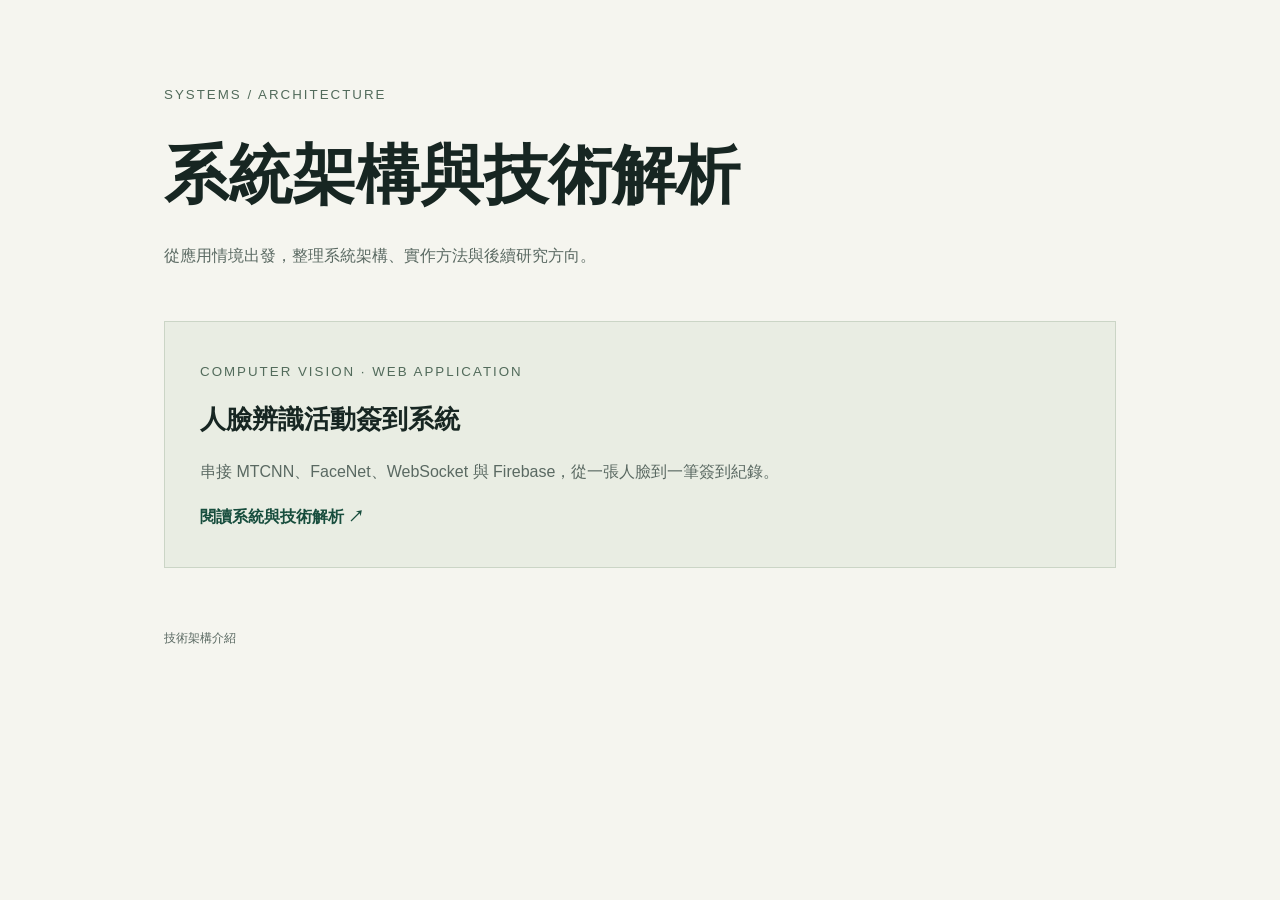
==== commit ab3917e3: "撤回個人歷程內容並聚焦技術架構" ====
--- a/index.html
+++ b/index.html
@@ -1,2 +1,2 @@
 <!doctype html>
-<html lang="zh-Hant"><head><meta charset="utf-8"><meta name="viewport" content="width=device-width,initial-scale=1"><meta name="description" content="harrylin0312 的專題介紹：探索實作、系統架構與技術反思。"><title>專題介紹｜harrylin0312</title><style>*{box-sizing:border-box}body{margin:0;background:#f5f5ef;color:#172622;font-family:-apple-system,BlinkMacSystemFont,"Segoe UI",sans-serif;line-height:1.8}main{max-width:1000px;margin:auto;padding:80px 24px}small{color:#526b5b;letter-spacing:2px}h1{font-size:clamp(36px,7vw,64px);line-height:1.3;margin:25px 0}p{color:#5a6962}article{border:1px solid #cbd5c6;margin-top:50px;background:#e9ede3}a{display:block;padding:35px;color:inherit;text-decoration:none}a:hover{background:#dde6d4}a:focus-visible{outline:3px solid #174d3d;outline-offset:5px}h2{font-size:26px;margin:10px 0}strong{color:#174d3d}footer{margin-top:60px;font-size:12px;color:#5a6962}</style></head><body><main><small>HARRYLIN0312 / PROJECTS</small><h1>專題實作與技術探索</h1><p>從應用情境出發，整理系統架構、實作方法與後續研究方向。</p><article><a href="./face-recognition/"><small>COMPUTER VISION · WEB APPLICATION</small><h2>人臉辨識活動簽到系統</h2><p>串接 MTCNN、FaceNet、WebSocket 與 Firebase，從一張人臉到一筆簽到紀錄。</p><strong>閱讀專題與技術解析 ↗</strong></a></article><footer>harrylin0312 · 專題介紹</footer></main></body></html>+<html lang="zh-Hant"><head><meta charset="utf-8"><meta name="viewport" content="width=device-width,initial-scale=1"><meta name="description" content="技術介紹：探索人臉辨識流程、系統架構與資料整合方式。"><title>技術架構介紹</title><style>*{box-sizing:border-box}body{margin:0;background:#f5f5ef;color:#172622;font-family:-apple-system,BlinkMacSystemFont,"Segoe UI",sans-serif;line-height:1.8}main{max-width:1000px;margin:auto;padding:80px 24px}small{color:#526b5b;letter-spacing:2px}h1{font-size:clamp(36px,7vw,64px);line-height:1.3;margin:25px 0}p{color:#5a6962}article{border:1px solid #cbd5c6;margin-top:50px;background:#e9ede3}a{display:block;padding:35px;color:inherit;text-decoration:none}a:hover{background:#dde6d4}a:focus-visible{outline:3px solid #174d3d;outline-offset:5px}h2{font-size:26px;margin:10px 0}strong{color:#174d3d}footer{margin-top:60px;font-size:12px;color:#5a6962}</style></head><body><main><small>SYSTEMS / ARCHITECTURE</small><h1>系統架構與技術解析</h1><p>從應用情境出發，整理系統架構、實作方法與後續研究方向。</p><article><a href="./face-recognition/"><small>COMPUTER VISION · WEB APPLICATION</small><h2>人臉辨識活動簽到系統</h2><p>串接 MTCNN、FaceNet、WebSocket 與 Firebase，從一張人臉到一筆簽到紀錄。</p><strong>閱讀系統與技術解析 ↗</strong></a></article><footer>技術架構介紹</footer></main></body></html>
